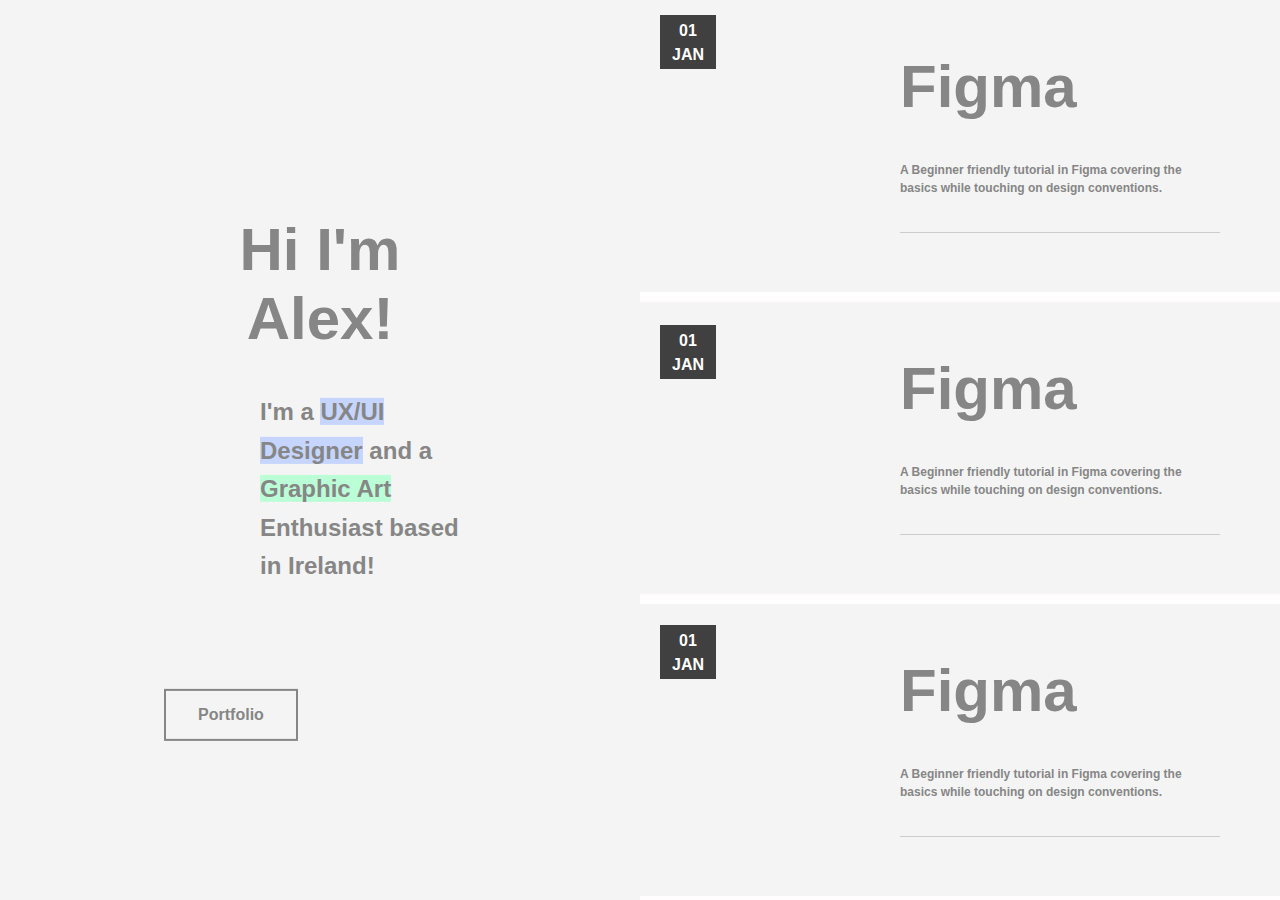
==== blogpost.html @ e7dce55c "blog page made" ====
<style>
    body{
      background-color: white;
      width:100%;
      overflow-y: hidden;
      overflow-x: hidden;

    }
    .split {
    height: 100%;
    width: 50%;
    position: fixed;
    z-index: 1;
    top: 0;
    overflow-x: hidden;
    padding-top: 20px;
  }

  /* Control the left side */
  .left {
    left: 0;
    background-color: #F4F4F4;
  }

  /* Control the right side */
  .right {
    right: 0;
    background-color: #FFFFFF;
  }

  /* If you want the content centered horizontally and vertically */
  .centered {
    position: absolute;
    top: 50%;
    left: 50%;
    transform: translate(-50%, -50%);
    text-align: center;
  }

  /* Style the image inside the centered container, if needed */
  .centered img {
    width: 100%;
    border-radius: 50%;
  }





    h2{
      font-family: sans-serif;
      color:868686;

    }

    h3 {
      font-family: serif;
      font-size: 25px;
      color:868686;
    }


    #font{
      color:868686;
      margin: auto;
      width: 100%;
      max-width: 100%;
      max-height:100%


    }


    img{
      width:85%;
      height:50%;
    }



    p{
      font-family: Helvetica;
      font-weight: bold;
      color: 868686;
      line-height:150%;


    }

    h1{
      font-weight:bold;
      font-size: 60px;
      font-family: sans-serif;
      color:868686;
    }

    .logo {

      margin-top:-10px;
      max-width:10%;
      max-height:10%;
      margin-left: 20px;

    }


    a {
        color: black;
        text-decoration: none;
    }

    a:hover
    {
         color:#0A613D;
         text-decoration:none;
         cursor:pointer;
    }


    .content {
        background-color: transparent;

    }

    .row {
        display: -webkit-box;
        display: -moz-box;
        display: -ms-flexbox;
        display: -webkit-flex;
        display: flex;

        -webkit-box-orient: horizontal;
        -moz-box-orient: horizontal;
        box-orient: horizontal;
        flex-direction: row;

        -webkit-box-pack: center;
        -moz-box-pack: center;
        box-pack: center;
        justify-content: center;

        -webkit-box-align: center;
        -moz-box-align: center;
        box-align: center;
        align-items: center;

    }

    .cell {
        -webkit-box-flex: 1;
        -moz-box-flex: 1;
        box-flex: 1;
        -webkit-flex: 1 1 auto;
        flex: 1 1 auto;
        text-align: center;
        height: 300px;
        display: flex;
        align-items: center;
        box-sizing: content-box;

    }
    img {
        margin: auto;
        width: 100%;
        max-width: 300px;
        max-height:100%
    }
    #mydiv {
    top:600;
    left:550;
    position: absolute;
    z-index: 9;
    background-color: #F6F6F6;
    text-align: center;
    border: 1px solid #d3d3d3;
    justify-content:center;
    align-items: center;
    box-shadow: 0px 4px 4px rgba(0, 0, 0, 0.25);
    width:228px;
    height:300px;




  }

  #mydiv2 {
    top:600;
    left:250;
    position: absolute;
    z-index: 9;
    background-color: #F6F6F6;
    text-align: center;
    border: 1px solid #d3d3d3;
    width:228px;
    height:300px;
    box-shadow: 0px 4px 4px rgba(0, 0, 0, 0.25);
  }

  #boxtext{
    margin-top:130px;
    color:black;
  }

  #mydivheader {
    padding: 10px;
    cursor: move;
    z-index: 10;
    background-color: #343434;
    color: #fff;
    text-align:right;
    width:210px;
    height:20px
  }


  #mydivheader2 {
    padding: 10px;
    cursor: move;
    z-index: 10;
    background-color: #343434;
    color: #fff;
    text-align:right;
    width:210px;
    height:20px;
  }

  .button {
    background-color: #4CAF50; /* Green */
    border: none;
    color: white;
    padding: 15px 32px;
    text-align: center;
    text-decoration: none;
    font-weight: bold;
    display: inline-block;
    font-size: 16px;
    margin: 4px 2px;
    cursor: pointer;
    margin-right:180px;

    }

    @media only screen and (max-width: 1200px) {
    .button {
      margin-left:180px;
    }
    .aboutme {
      margin-right:100px;

    }
  }

  @media only screen and (max-width: 1000px) {
     #title{

    }

  }

  @media only screen and (max-width: 1450px) {
     #textside{
      font-size:12px;
      float:left;
      margin-left:-50px;

    }
    #blogimg1{
      visibility:hidden;
    }

  }

  #title

  #textside{

  }
  #imgsided{

  }

  .btn{
    background-color: transparent;
    color: 868686;
    border: 2px solid #868686;
    transition-duration: 0.4s;

    }

  .btn:hover{
    background-color: 868686;
    color: white;
  }
  .abouttext{
    margin-top: -210px;
  }

  .wrapper {
    background:gray;
    padding: 5rem;





  }

  .container{
    width: 80%;
    margin: 0 auto;
    display:flex;
    flex-direction:column;


  }


  .group {
    display: flex;
    flex-wrap:flex;
    gap: 1rem;
  }


  .more-content {
    text-align: center;
    padding: 3rem;
  }

  .flex {
    display: flex;
    gap: 1rem;
  }




  .wrapper {
    margin-top:-20px;
    background:#FFFDFD;
    padding: 0rem;
    overflow:hidden;



  }

  /*#content {
    width: 500px;
    height: 500px;

  }

  #leftblog, #rightblog {
      display: inline-block;
      width: 45%;
      height: 100%;
  }*/



  .container{
    width: 80%;
    margin: 0 auto;
    display:flex;
    flex-direction:column;


  }



  #blogimg1{
    object-fit: cover;
     width: 313px;
     height: 292px;
     opacity:1;
    transition: 0.3s;
  }

  #blogimg1:hover{
    opacity:0.7

  }

  hr {
      display: block;
      height: 1px;
      border: 0;
      border-top: 1px solid #ccc;
      margin: 1em 0;
      padding: 0;
      margin-top:35px;

  }
  .aboutme{
    text-align:left;
    margin-left:100px;
    line-height: 1.6;

  }

  #imgside{}


  #imgtag{
     position: absolute;
     top: 15px;
     left: 20px;
     color:white;
     background-color:#414040;
     width:56px;
     height:54px;
     text-align:center;

  }

  #imgtag2{
     position: absolute;
     top: 325px;
     left: 20px;
     color:white;
     background-color:#414040;
     width:56px;
     height:54px;
     text-align:center;

  }
  #imgtag3{
     position: absolute;
     top: 625px;
     left: 20px;
     color:white;
     background-color:#414040;
     width:56px;
     height:54px;
     text-align:center;

  }

  #imgtag4{
     position: absolute;
     top: 925px;
     left: 20px;
     color:white;
     background-color:#414040;
     width:56px;
     height:54px;
     text-align:center;

  }



  #tagdate{
    font-weight:bold;
    color:white;
    word-break: break-all;
    word-spacing: 100vw;
    margin-top:4px;
  }

  h1 span:hover{
     background-color: #FFE68D;
      transition: 0.3s;
      cursor:default;
  }


    </style>


    <html>



    <div class="split left">
    <!--<img class= "logo" img src="imgs/abfyp.png">-->
      <div class="centered">
          <h1>Hi I'm <span>Alex!</span></h1>
          <h2 class = "aboutme">I'm a <span style="background-color:#C5D5FF;">UX/UI Designer</span> and a <span style="background-color:#BBFFD6;">Graphic Art </span>Enthusiast based in Ireland!</h2>


          <p>&nbsp;</p>
          <p>&nbsp;</p>
          <a href="1/loginareascroll.html"><button class="button btn">Portfolio</button></a>
          </div>
          </div>
      <div class="split right">


          <header class="wrapper">
            <div id="imgsided" style="width: 100%;overflow:auto;margin-bottom:30px;background-color:F4F4F4;">
         <div id="imgside" style="float:left; width: 50%">

           <img id="blogimg1" src="https://studio.uxpincdn.com/studio/wp-content/uploads/2021/03/BlogHeader_14UIPrinciples_1200x600-1024x512.png.webp" alt="alternatetext">
           <div id="imgtag">
             <p id="tagdate">01 JAN</p>
           </div>

         </div>
         <div id="textside" style="float:right;width:50%;margin-right:60px;margin-top:-280px;">
           <h1 id="title">Figma</h1>
           <p>A Beginner friendly tutorial in Figma covering the basics while touching on design conventions.</p>
           <hr/>
         </div>
      </div>


      <header class="wrapper">
        <div style="width: 100%;overflow:auto;margin-bottom:30px;background-color:F4F4F4;">
     <div style="float:left; width: 50%">

       <img id="blogimg1" src="https://assets.website-files.com/5f4bb8e34bc82700bda2f385/614fa3f0219a0e05a15ee327_user%20interface%20design.jpg" alt="alternatetext">
       <div id="imgtag2">
         <p id="tagdate">01 JAN</p>
       </div>


     </div>
     <div id="textside" style="float:right;width:50%;margin-bottom:30px;margin-right:60px;margin-top:-280px;">
       <h1>Figma</h1>
       <p>A Beginner friendly tutorial in Figma covering the basics while touching on design conventions.</p>
         <hr/>
       </div>
    </div>


      <header class="wrapper">
        <div style="width: 100%;overflow:auto;margin-bottom:30px;background-color:F4F4F4;">
      <div style="float:left; width: 50%">

       <img id="blogimg1" src="https://web3canvas.com/wp-content/uploads/2018/12/mobile-app-ux-illustration-flat-isometric.jpg" alt="alternatetext">
       <div id="imgtag3">
         <p id="tagdate">01 JAN</p>
       </div>

      </div>
      <div id="textside" style="float:right;width:50%;margin-right:60px;margin-top:-280px;">
       <h1>Figma</h1>
       <p>A Beginner friendly tutorial in Figma covering the basics while touching on design conventions.</p>
       <hr/>
      </div>
      </div>

      <header class="wrapper">
        <div style="width: 100%;overflow:auto;margin-bottom:30px;background-color:F4F4F4;">
      <div style="float:left; width: 50%">

       <img id="blogimg1" src="https://miro.medium.com/max/1400/1*V-2UgJ47TiSn8smRaSQL1g.png" alt="alternatetext">
       <div id="imgtag4">
         <p id="tagdate">01 JAN</p>
       </div>


      </div>
      <div id="textside" style="float:right;width:50%;margin-right:60px;margin-top:-280px;">
       <h1>Figma</h1>
       <p>A Beginner friendly tutorial in Figma covering the basics while touching on design conventions.</p>
       <hr/>
      </div>
      </div>





              </header>
  </div>


























      </html>
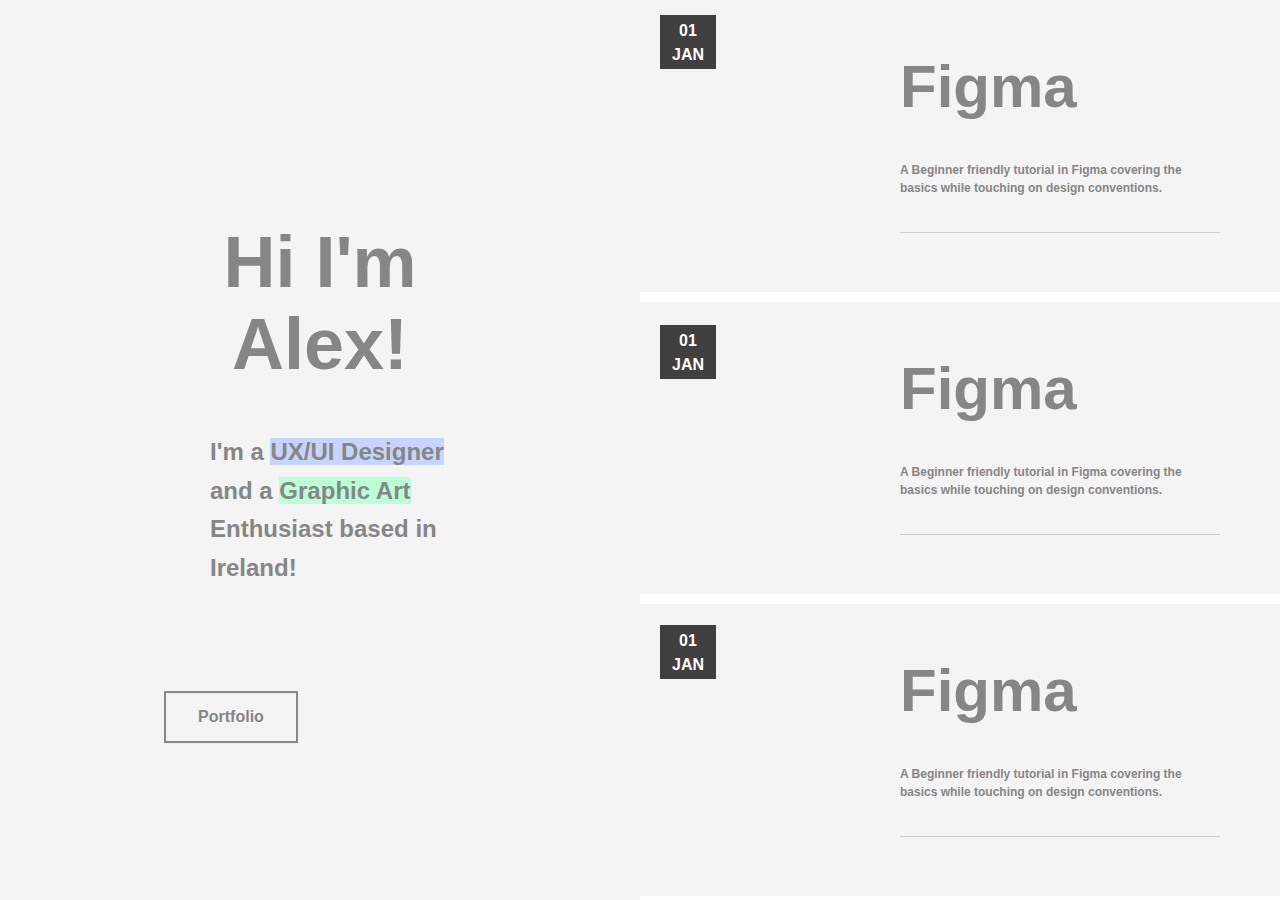
==== commit b299ac8e: "Update blogpost.html" ====
--- a/blogpost.html
+++ b/blogpost.html
@@ -396,7 +396,7 @@
   }
   .aboutme{
     text-align:left;
-    margin-left:100px;
+    margin-left:50px;
     line-height: 1.6;
 
   }
@@ -467,6 +467,12 @@
       cursor:default;
   }
 
+  #introtext{
+    font-size:72;
+    font-weight:bold;
+
+  }
+
 
     </style>
 
@@ -478,7 +484,7 @@
     <div class="split left">
     <!--<img class= "logo" img src="imgs/abfyp.png">-->
       <div class="centered">
-          <h1>Hi I'm <span>Alex!</span></h1>
+          <h1 id="introtext">Hi I'm <span>Alex!</span></h1>
           <h2 class = "aboutme">I'm a <span style="background-color:#C5D5FF;">UX/UI Designer</span> and a <span style="background-color:#BBFFD6;">Graphic Art </span>Enthusiast based in Ireland!</h2>
 
 
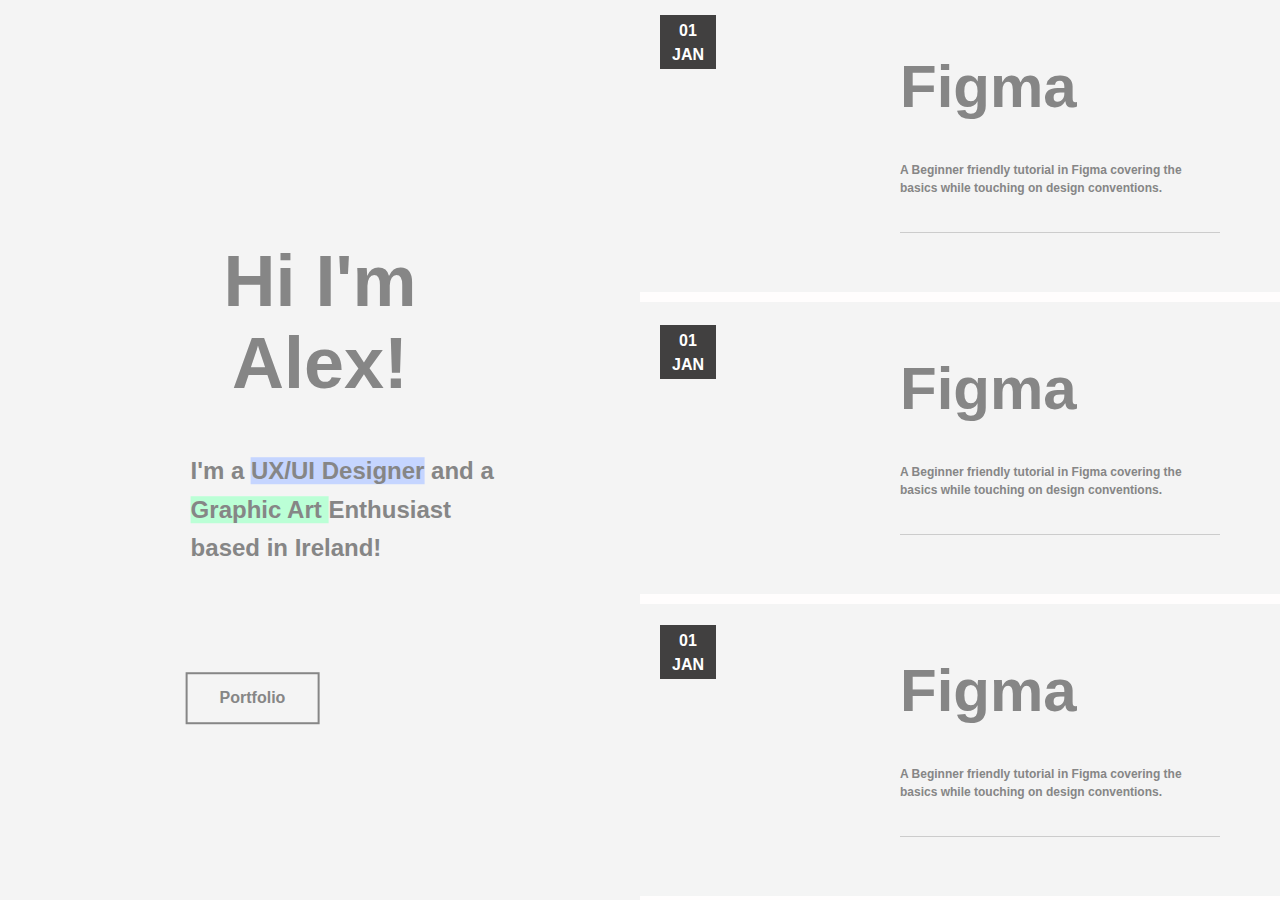
==== commit 22c69d7e: "fixed button" ====
--- a/blogpost.html
+++ b/blogpost.html
@@ -285,6 +285,8 @@
     color: 868686;
     border: 2px solid #868686;
     transition-duration: 0.4s;
+    float:left;
+    margin-left: 45px;
 
     }
 
